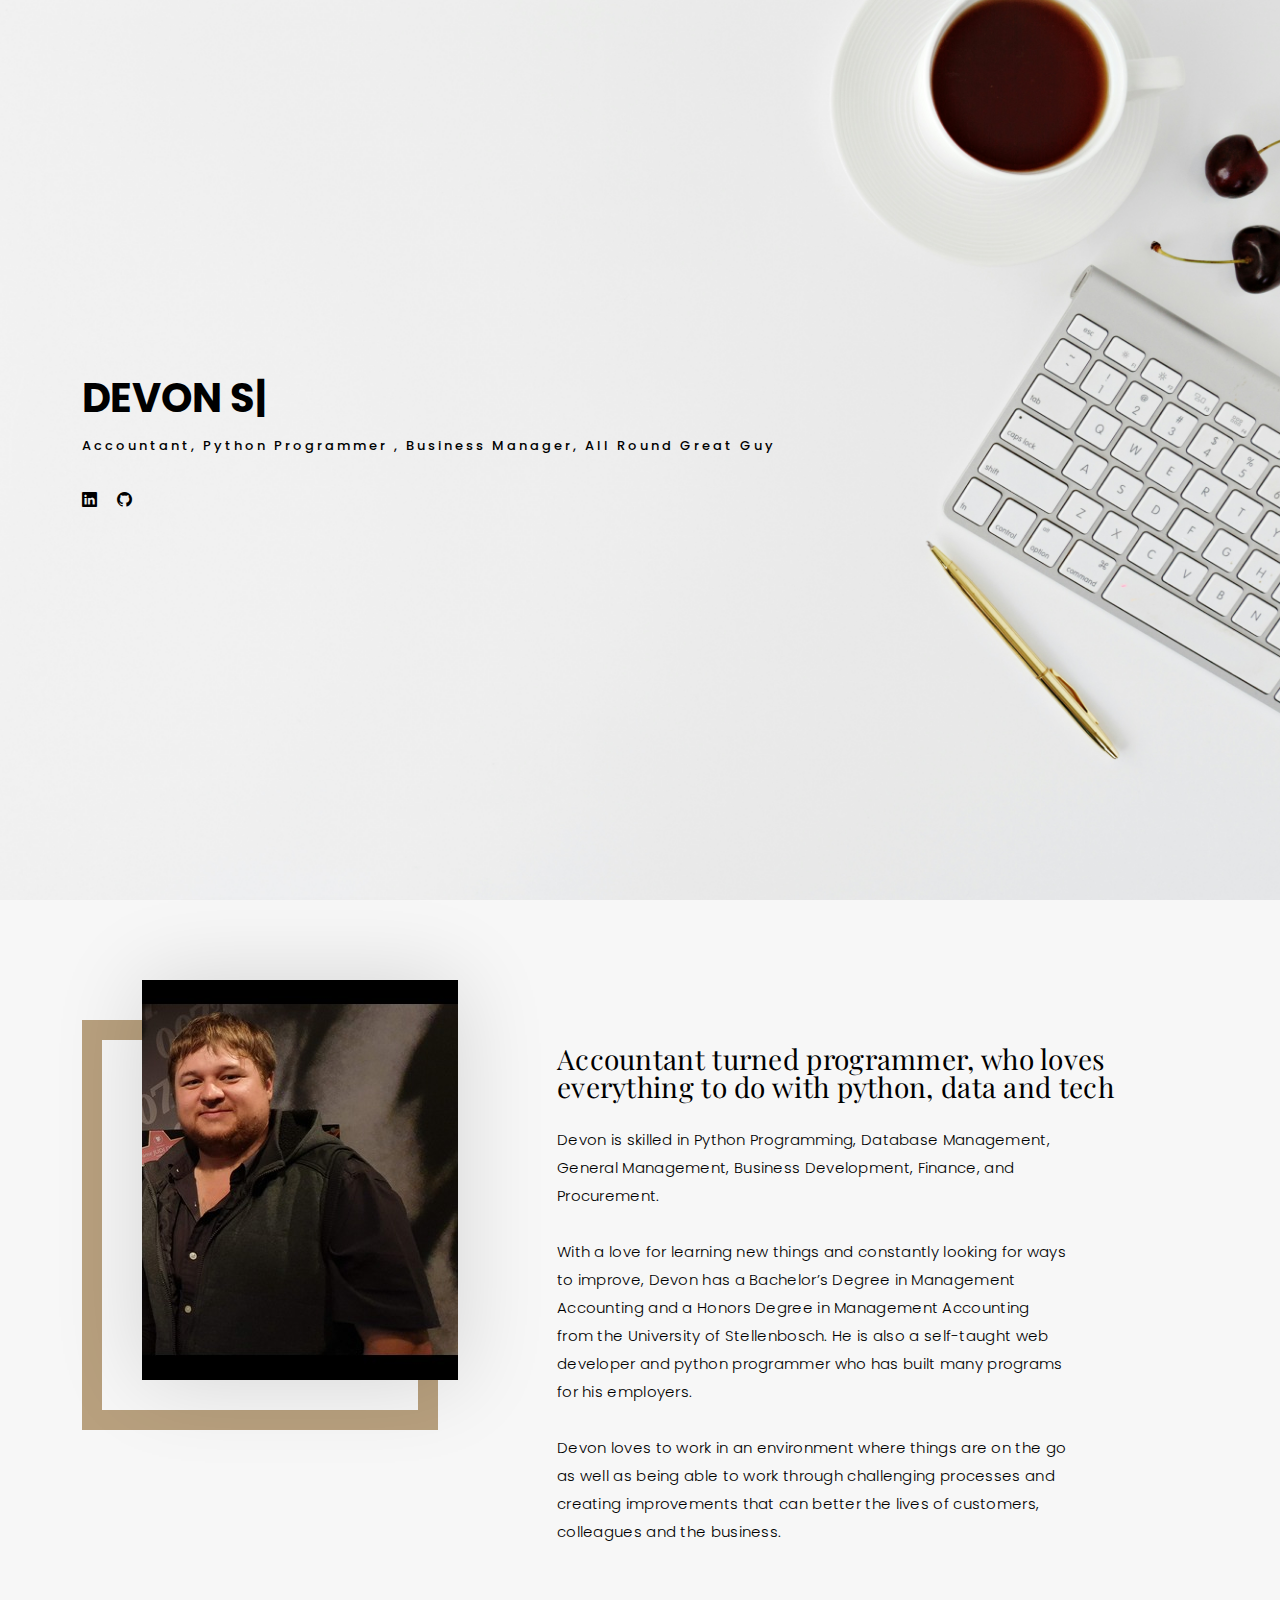
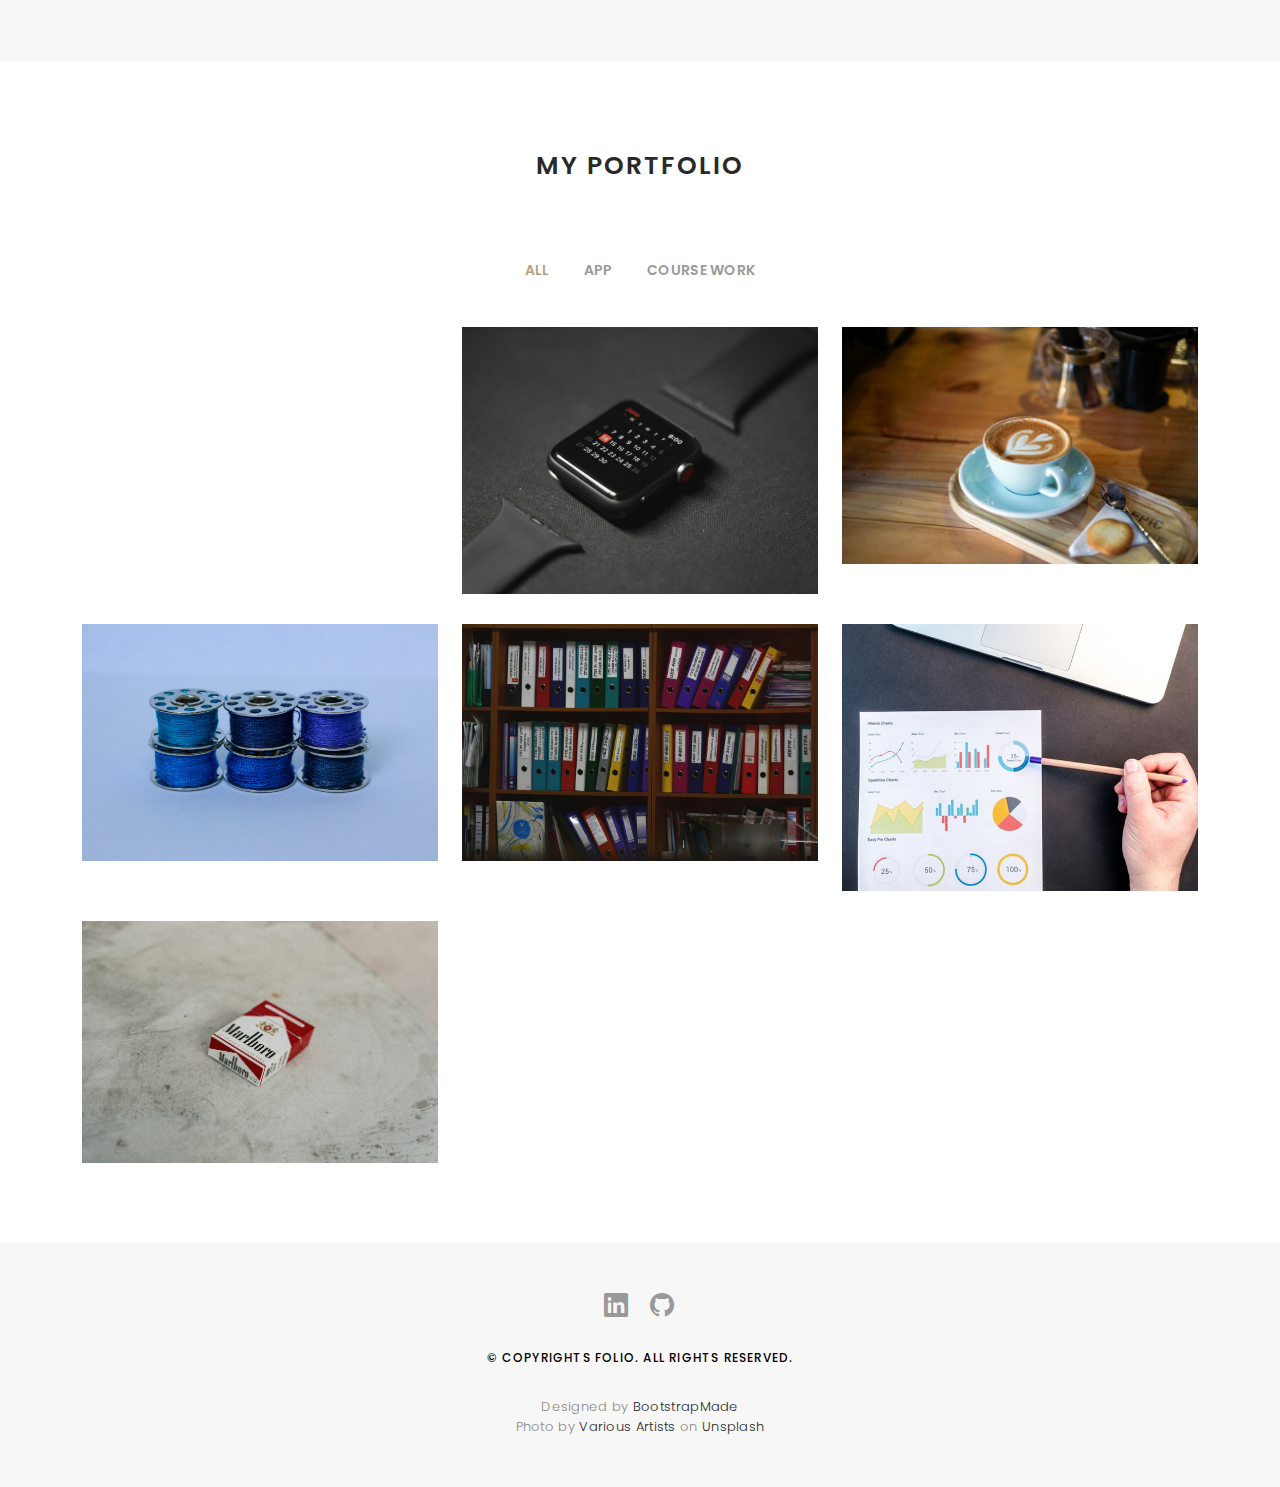
==== index.html @ 07f66114 "Initial commit" ====
<!DOCTYPE html>
<html lang="en">

<head>
  <meta charset="utf-8">
  <meta content="width=device-width, initial-scale=1.0" name="viewport">

  <title>Devon Schuin - Portfolio</title>
  <meta content="" name="description">
  <meta content="" name="keywords">

  <!-- Favicons -->
  <link href="assets/img/favicon.png" rel="icon">
  <link href="assets/img/apple-touch-icon.png" rel="apple-touch-icon">

  <!-- Google Fonts -->
  <link
    href="https://fonts.googleapis.com/css?family=Poppins:300,300i,400,400i,500,500i,600,600i,700,700i|Playfair+Display:400,400i,500,500i,600,600i,700,700i,900,900i"
    rel="stylesheet">

  <!-- Vendor CSS Files -->
  <link href="assets/vendor/bootstrap/css/bootstrap.min.css" rel="stylesheet">
  <link href="assets/vendor/bootstrap-icons/bootstrap-icons.css" rel="stylesheet">
  <link href="assets/vendor/boxicons/css/boxicons.min.css" rel="stylesheet">
  <link href="assets/vendor/glightbox/css/glightbox.min.css" rel="stylesheet">
  <link href="assets/vendor/swiper/swiper-bundle.min.css" rel="stylesheet">

  <!-- Template Main CSS File -->
  <link href="assets/css/style.css" rel="stylesheet">

  <!-- =======================================================
  * Template Name: Folio
  * Updated: Mar 10 2023 with Bootstrap v5.2.3
  * Template URL: https://bootstrapmade.com/folio-bootstrap-portfolio-template/
  * Author: BootstrapMade.com
  * License: https://bootstrapmade.com/license/
  ======================================================== -->
</head>

<body>

  <!-- ======= Header ======= -->
  <header id="header" class="fixed-top ">
    <div class="container d-flex align-items-center justify-content-between">

      <!-- <a href="index.html" class="logo"><img src="assets/img/logo.png" alt="" class="img-fluid"></a> -->
      <!-- Uncomment below if you prefer to use an text logo -->
      <h1 class="logo"><a href="index.html">Devon</a></h1>

      <nav id="navbar" class="navbar">
        <ul>
          <li><a class="nav-link scrollto active" href="#hero">Home</a></li>
          <li><a class="nav-link scrollto" href="#about">About</a></li>
          <li><a class="nav-link  scrollto" href="#portfolio">Portfolio</a></li>
          <!-- <li><a class="nav-link  scrollto" href="#journal">Blog</a></li> -->
          <!-- <li class="dropdown"><a href="#"><span>Drop Down</span> <i class="bi bi-chevron-down"></i></a>
            <ul>
              <li><a href="#">Drop Down 1</a></li>
              <li class="dropdown"><a href="#"><span>Deep Drop Down</span> <i class="bi bi-chevron-right"></i></a>
                <ul>
                  <li><a href="#">Deep Drop Down 1</a></li>
                  <li><a href="#">Deep Drop Down 2</a></li>
                  <li><a href="#">Deep Drop Down 3</a></li>
                  <li><a href="#">Deep Drop Down 4</a></li>
                  <li><a href="#">Deep Drop Down 5</a></li>
                </ul>
              </li>
              <li><a href="#">Drop Down 2</a></li>
              <li><a href="#">Drop Down 3</a></li>
              <li><a href="#">Drop Down 4</a></li>
            </ul>
          </li> -->

          <!-- <li><a class="nav-link scrollto" href="#contact">Contact</a></li> -->
        </ul>
        <i class="bi bi-list mobile-nav-toggle"></i>
      </nav>
      <!-- .navbar -->

    </div>
  </header>
  <!-- End Header -->

  <!-- ======= Hero Section ======= -->
  <div id="hero" class="home">

    <div class="container">
      <div class="hero-content">
        <h1> <span class="typed"
            data-typed-items="Devon Schuin, Accountant, Python Programmer , Business Manager, All Round Great Guy"></span>
        </h1>
        <p>Accountant, Python Programmer , Business Manager, All Round Great Guy</p>

        <ul class="list-unstyled list-social">
          <!-- <li><a href="#"><i class="bi bi-facebook"></i></a></li>
          <li><a href="#"><i class="bi bi-twitter"></i></a></li>
          <li><a href="#"><i class="bi bi-instagram"></i></a></li> -->
          <li><a href="https://www.linkedin.com/in/devonschuin/" target=”_blank”><i class="bi bi-linkedin"></i></a></li>
          <li><a href="https://github.com/Devon-GS" target=”_blank”><i class="bi bi-github"></i></a></li>
        </ul>
      </div>
    </div>
  </div>
  <!-- ======= End Hero ======= -->

  <main id="main">

    <!-- ======= About Section ======= -->
    <div id="about" class="paddsection">
      <div class="container">
        <div class="row justify-content-between">

          <div class="col-lg-4 ">
            <div class="div-img-bg">
              <div class="about-img">
                <img src="assets/img/me.jpg" class="img-responsive" alt="me">
              </div>
            </div>
          </div>

          <div class="col-lg-7">
            <div class="about-descr p2">

              <p class="p-heading">Accountant turned programmer, who loves everything to do with python, data and
                tech
              </p>

              <p class="separator">Devon is skilled in Python Programming, Database Management, General Management,
                Business Development, Finance, and Procurement.
                <br /><br />
                With a love for learning new things and constantly looking for ways to improve, Devon has a Bachelor’s
                Degree in Management Accounting and a Honors Degree in Management Accounting from the University of
                Stellenbosch. He is also a self-taught web developer and
                python programmer who has built many programs for his employers.
                <br /><br />
                Devon loves to work in an environment where things are on the go as well as being able to work through
                challenging processes and creating improvements that can better the lives of customers, colleagues and
                the business.
              </p>

            </div>

          </div>
        </div>
      </div>
    </div>
    <!-- ======= End About Section ======= -->

    <!-- ======= Services Section ======= -->

    <!-- <div id="services">
      <div class="container">

        <div class="services-slider swiper" data-aos="fade-up" data-aos-delay="100">
          <div class="swiper-wrapper">

            <div class="swiper-slide">
              <div class="services-block">
                <i class="bi bi-briefcase"></i>
                <span>UI/UX DESIGN</span>
                <p class="separator">To an English person, it will seem like simplified English,told me what </p>
              </div>
            </div> -->

    <!-- End testimonial item -->

    <!-- <div class="swiper-slide">
              <div class="services-block">
                <i class="bi bi-card-checklist"></i>
                <span>BRAND IDENTITY</span>
                <p class="separator">To an English person, it will seem like simplified English,told me what </p>
              </div>
            </div> -->

    <!-- End testimonial item -->

    <!-- <div class="swiper-slide">
              <div class="services-block">
                <i class="bi bi-bar-chart"></i>
                <span>WEB DESIGN</span>
                <p class="separator">To an English person, it will seem like simplified English,told me what </p>
              </div>
            </div> -->

    <!-- End testimonial item -->

    <!-- <div class="swiper-slide">
              <div class="services-block">
                <i class="bi bi-binoculars"></i>
                <span>MOBILE APPS</span>
                <p class="separator">To an English person, it will seem like simplified English,told me what </p>
              </div>
            </div> -->

    <!-- End testimonial item -->

    <!-- <div class="swiper-slide">
              <div class="services-block">
                <i class="bi bi-brightness-high"></i>
                <span>Analytics</span>
                <p class="separator">To an English person, it will seem like simplified English,told me what </p>
              </div>
            </div> -->

    <!-- End testimonial item -->

    <!-- <div class="swiper-slide">
              <div class="services-block">
                <i class="bi bi-calendar4-week"></i>
                <span>PHOTOGRAPHY</span>
                <p class="separator">To an English person, it will seem like simplified English,told me what </p>
              </div>
            </div> -->

    <!-- End testimonial item -->

    <!-- </div>
          <div class="swiper-pagination"></div>
        </div>

      </div>

    </div> -->

    <!-- ======= End Services Section ======= -->

    <!-- ======= Portfolio Section ======= -->
    <div id="portfolio" class="paddsection">

      <div class="container">
        <div class="section-title text-center">
          <h2>My Portfolio</h2>
        </div>
      </div>

      <div class="container">

        <div class="row">
          <div class="col-lg-12 d-flex justify-content-center">
            <ul id="portfolio-flters">
              <li data-filter="*" class="filter-active">All</li>
              <li data-filter=".filter-app">App</li>
              <li data-filter=".filter-card">Course Work</li>
              <!-- <li data-filter=".filter-web">Web</li> -->
            </ul>
          </div>
        </div>

        <div class="row portfolio-container">

          <div class="col-lg-4 col-md-6 portfolio-item filter-app">
            <img src="assets/img/portfolio/Wage-Calculation-Program.jpg" class="img-fluid" alt="">
            <div class="portfolio-info">
              <h4>Wage Calculation Program</h4>
              <a href="https://github.com/Devon-GS/Wage-Calculation-Program" target=”_blank”><p>More Details</p></a>
            </div>
          </div>

          <div class="col-lg-4 col-md-6 portfolio-item filter-app">
            <img src="assets/img/portfolio/Roster-Time-Reader.jpg" class="img-fluid" alt="">
            <div class="portfolio-info">
              <h4>Roster Time Reader</h4>
              <a href="https://github.com/Devon-GS/Roster-Time-Reader" target=”_blank”><p>More Details</p></a>
            </div>
          </div>

          <div class="col-lg-4 col-md-6 portfolio-item filter-app">
            <img src="assets/img/portfolio/Coffee-Counter.jpg" class="img-fluid" alt="">
            <div class="portfolio-info">
              <h4>Coffee Counter</h4>
              <a href="https://github.com/Devon-GS/Coffee-Counter" target=”_blank”><p>More Details</p></a>
            </div>
          </div>

          <div class="col-lg-4 col-md-6 portfolio-item filter-app">
            <img src="assets/img/portfolio/Raw-Materials-Counter.jpg" class="img-fluid" alt="">
            <div class="portfolio-info">
              <h4>Raw Materials Counter</h4>
              <a href="https://github.com/Devon-GS/Raw-Materials-Counter" target=”_blank”><p>More Details</p></a>
            </div>
          </div>

          <div class="col-lg-4 col-md-6 portfolio-item filter-app">
            <img src="assets/img/portfolio/PDF-Unlocker-and-Renamer.jpg" class="img-fluid" alt="">
            <div class="portfolio-info">
              <h4>PDF Unlocker and Renamer</h4>
              <a href="https://github.com/Devon-GS/PDF-Unlocker-and-Renamer" target=”_blank”><p>More Details</p></a>
            </div>
          </div>

          <div class="col-lg-4 col-md-6 portfolio-item filter-app">
            <img src="assets/img/portfolio/Multiple-Department-Stocktake-Program-Tkinter.jpg" class="img-fluid" alt="">
            <div class="portfolio-info">
              <h4>Multiple Department Stocktake Program Tkinter</h4>
              <a href="https://github.com/Devon-GS/Multiple-Department-Stocktake-Program-Tkinter" target=”_blank”><p>More Details</p></a>
            </div>
          </div>

          <div class="col-lg-4 col-md-6 portfolio-item filter-app">
            <img src="assets/img/portfolio/Cigarette-Stocktake-Program-Django.jpg" class="img-fluid" alt="">
            <div class="portfolio-info">
              <h4>Cigarette Stocktake Program Django</h4>
              <a href="https://github.com/Devon-GS/Cigarette-Stocktake-Program-Django" target=”_blank”><p>More Details</p></a>
            </div>
          </div>





          <!-- <div class="col-lg-4 col-md-6 portfolio-item filter-web">
            <img src="assets/img/portfolio/portfolio-2.jpg" class="img-fluid" alt="">
            <div class="portfolio-info">
              <h4>Web 3</h4>
              <p>Web</p>
              <a href="assets/img/portfolio/portfolio-2.jpg" data-gallery="portfolioGallery"
                class="portfolio-lightbox preview-link" title="Web 3"><i class="bx bx-plus"></i></a>
              <a href="portfolio-details.html" class="details-link" title="More Details"><i class="bx bx-link"></i></a>
            </div>
          </div> -->

        </div>

      </div>

    </div>

    <!-- ======= End Portfolio Section ======= -->

    <!-- ======= Journal Section ======= -->

    <!-- <div id="journal" class="text-left paddsection">

      <div class="container">
        <div class="section-title text-center">
          <h2>journal</h2>
        </div>
      </div>

      <div class="container">
        <div class="journal-block">
          <div class="row">

            <div class="col-lg-4 col-md-6">
              <div class="journal-info">

                <a href="blog-single.html"><img src="assets/img/blog-post-1.jpg" class="img-responsive" alt="img"></a>

                <div class="journal-txt">

                  <h4><a href="blog-single.html">SO LETS MAKE THE MOST IS BEAUTIFUL</a></h4>
                  <p class="separator">To an English person, it will seem like simplified English
                  </p>

                </div>

              </div>
            </div>

            <div class="col-lg-4 col-md-6">
              <div class="journal-info">

                <a href="blog-single.html"><img src="assets/img/blog-post-2.jpg" class="img-responsive" alt="img"></a>

                <div class="journal-txt">

                  <h4><a href="blog-single.html">WE'RE GONA MAKE DREAMS COMES</a></h4>
                  <p class="separator">To an English person, it will seem like simplified English
                  </p>

                </div>

              </div>
            </div>

            <div class="col-lg-4 col-md-6">
              <div class="journal-info">

                <a href="blog-single.html"><img src="assets/img/blog-post-3.jpg" class="img-responsive" alt="img"></a>

                <div class="journal-txt">

                  <h4><a href="blog-single.html">NEW LIFE CIVILIZATIONS TO BOLDLY</a></h4>
                  <p class="separator">To an English person, it will seem like simplified English
                  </p>

                </div>

              </div>
            </div>

          </div>
        </div>
      </div>

    </div> -->

    <!-- ======= End Journal Section ======= -->

    <!-- ======= Contact Section ======= -->

    <!-- <div id="contact" class="paddsection">
      <div class="container">
        <div class="contact-block1">
          <div class="row">

            <div class="col-lg-6">
              <div class="contact-contact">

                <h2 class="mb-30">GET IN TOUCH</h2>

                <ul class="contact-details">
                  <li><span>23 Main, Street</span></li>
                  <li><span>New York, United States</span></li>
                  <li><span>+88 01912704287</span></li>
                  <li><span>example@example.com</span></li>
                </ul>

              </div>
            </div>

            <div class="col-lg-6">
              <form action="forms/contact.php" method="post" role="form" class="php-email-form">
                <div class="row gy-3">

                  <div class="col-lg-6">
                    <div class="form-group contact-block1">
                      <input type="text" name="name" class="form-control" id="name" placeholder="Your Name" required>
                    </div>
                  </div>

                  <div class="col-lg-6">
                    <div class="form-group">
                      <input type="email" class="form-control" name="email" id="email" placeholder="Your Email"
                        required>
                    </div>
                  </div>

                  <div class="col-lg-12">
                    <div class="form-group">
                      <input type="text" class="form-control" name="subject" id="subject" placeholder="Subject"
                        required>
                    </div>
                  </div>

                  <div class="col-lg-12">
                    <div class="form-group">
                      <textarea class="form-control" name="message" placeholder="Message" required></textarea>
                    </div>
                  </div>

                  <div class="col-lg-12">
                    <div class="loading">Loading</div>
                    <div class="error-message"></div>
                    <div class="sent-message">Your message has been sent. Thank you!</div>
                  </div>

                  <div class="mt-0">
                    <input type="submit" class="btn btn-defeault btn-send" value="Send message">
                  </div>

                </div>
              </form>
            </div>
          </div>
        </div>
      </div>
    </div> -->

    <!-- ======= End Contact Section ======= -->

  </main>
  <!-- End #main -->

  <!-- ======= Footer ======= -->

  <div id="footer" class="text-center">
    <div class="container">
      <div class="socials-media text-center">

        <ul class="list-unstyled">
          <!-- <li><a href="#"><i class="bi bi-facebook"></i></a></li>
          <li><a href="#"><i class="bi bi-twitter"></i></a></li>
          <li><a href="#"><i class="bi bi-instagram"></i></a></li> -->
          <li><a href="https://www.linkedin.com/in/devonschuin/" target=”_blank”><i class="bi bi-linkedin"></i></a></li>
          <li><a href="https://github.com/Devon-GS" target=”_blank”><i class="bi bi-github"></i></a></li>
        </ul>

      </div>

      <p>&copy; Copyrights Folio. All rights reserved.</p>

      <div class="credits">
        <!--
        All the links in the footer should remain intact.
        You can delete the links only if you purchased the pro version.
        Licensing information: https://bootstrapmade.com/license/
        Purchase the pro version with working PHP/AJAX contact form: https://bootstrapmade.com/buy/?theme=Folio
      -->
        Designed by <a href="https://bootstrapmade.com/">BootstrapMade</a>
        <br/>
        Photo by <a href="links.html">Various Artists</a> on <a href="https://unsplash.com/photos/magic-keyboard-beside-mug-and-click-pen-VieM9BdZKFo?utm_content=creditCopyText&utm_medium=referral&utm_source=unsplash">Unsplash</a>
      </div>

    </div>
  </div>
  <!-- ======= End Footer ======= -->

  <a href="#" class="back-to-top d-flex align-items-center justify-content-center"><i
      class="bi bi-arrow-up-short"></i></a>

  <!-- Vendor JS Files -->
  <script src="assets/vendor/bootstrap/js/bootstrap.bundle.min.js"></script>
  <script src="assets/vendor/glightbox/js/glightbox.min.js"></script>
  <script src="assets/vendor/isotope-layout/isotope.pkgd.min.js"></script>
  <script src="assets/vendor/swiper/swiper-bundle.min.js"></script>
  <script src="assets/vendor/typed.js/typed.min.js"></script>
  <script src="assets/vendor/php-email-form/validate.js"></script>

  <!-- Template Main JS File -->
  <script src="assets/js/main.js"></script>

</body>

</html>
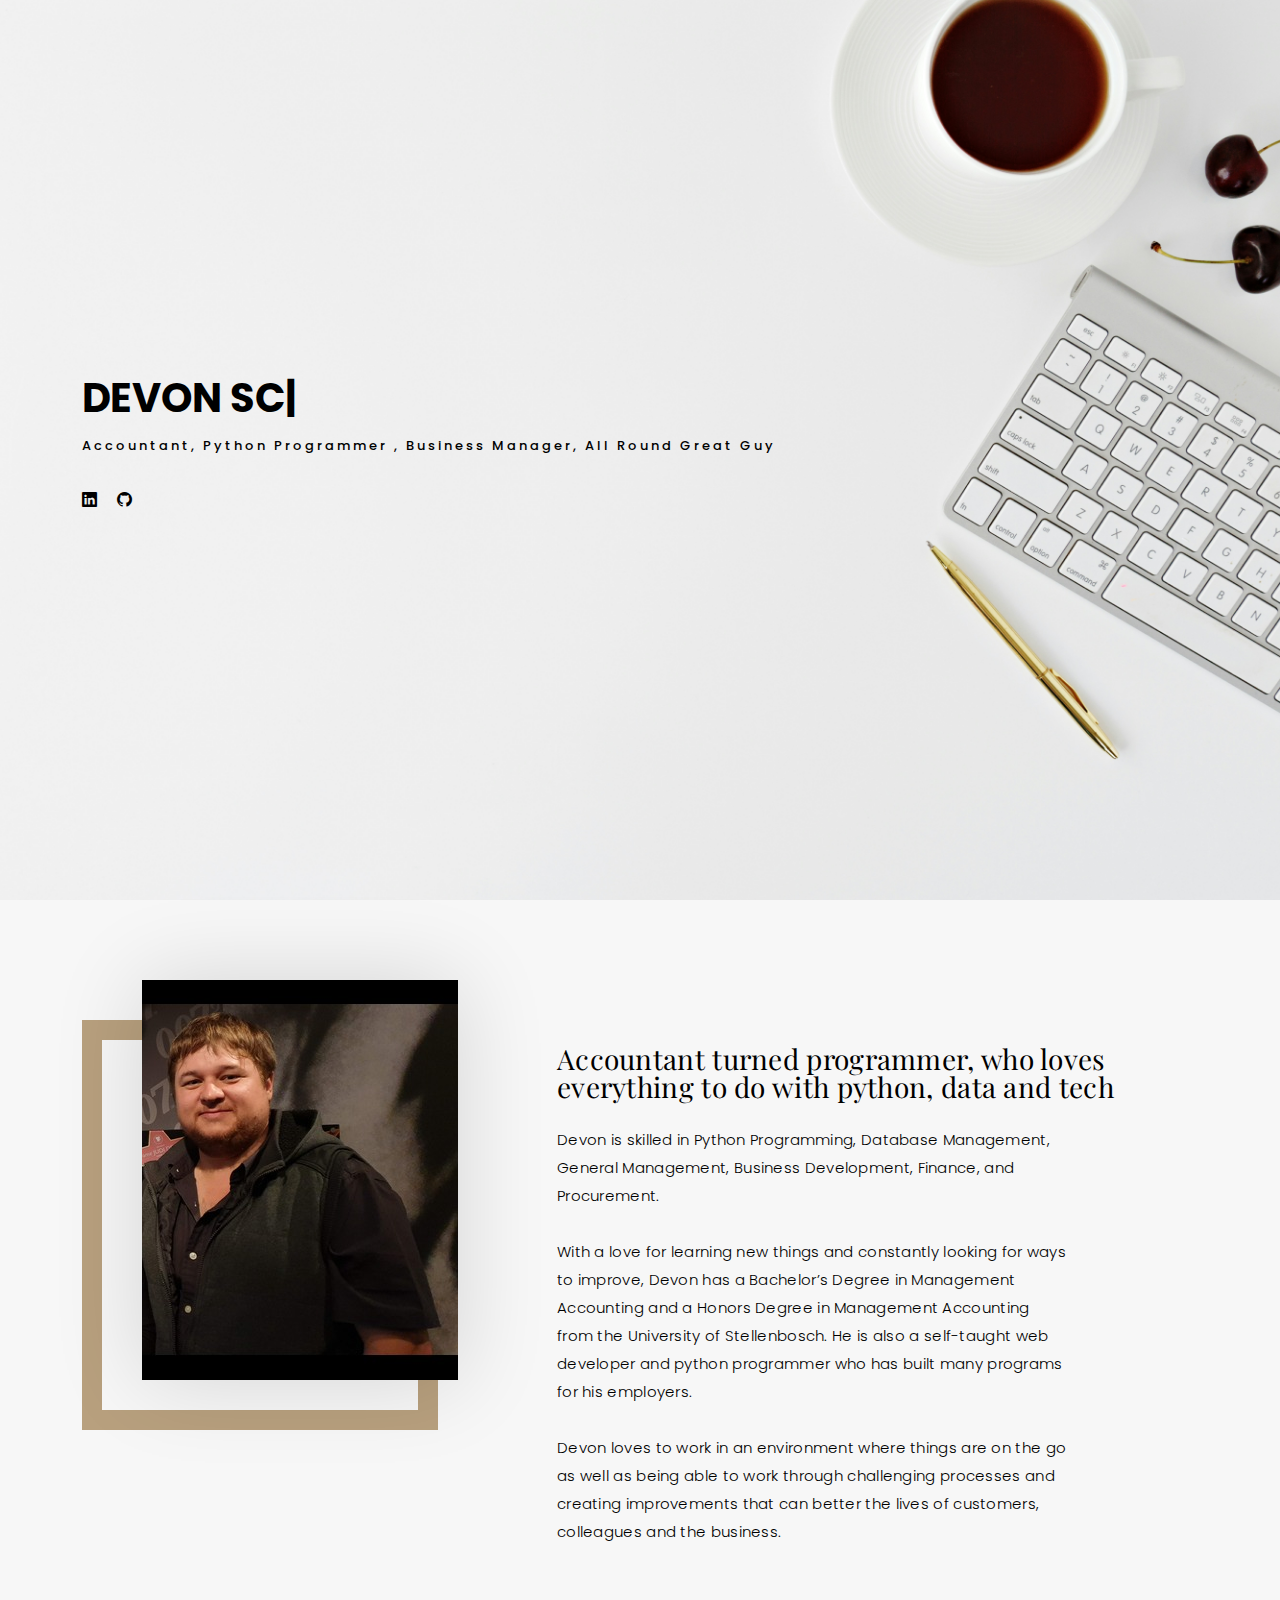
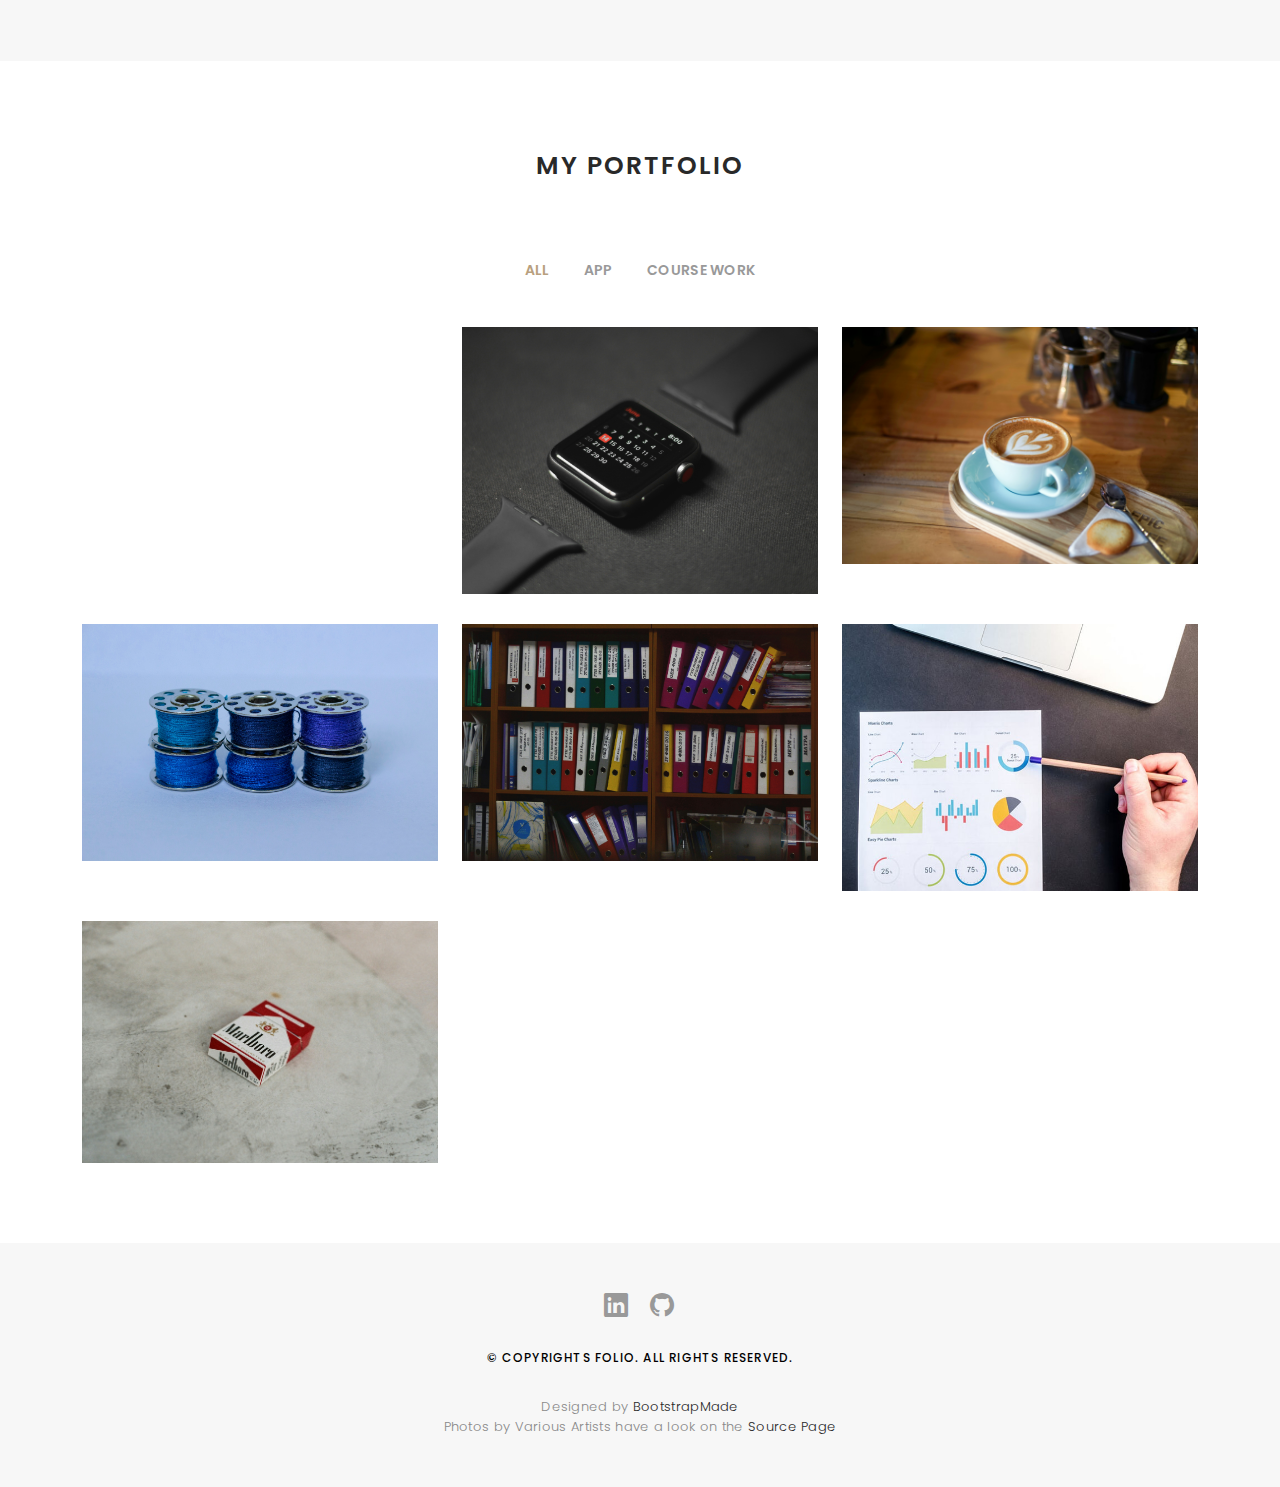
==== commit 570f99ad: "Changed source page" ====
--- a/index.html
+++ b/index.html
@@ -499,7 +499,7 @@
       -->
         Designed by <a href="https://bootstrapmade.com/">BootstrapMade</a>
         <br/>
-        Photo by <a href="links.html">Various Artists</a> on <a href="https://unsplash.com/photos/magic-keyboard-beside-mug-and-click-pen-VieM9BdZKFo?utm_content=creditCopyText&utm_medium=referral&utm_source=unsplash">Unsplash</a>
+        Photos by Various Artists have a look on the <a href="links.html" target=”_blank”>Source Page</a>
       </div>
 
     </div>
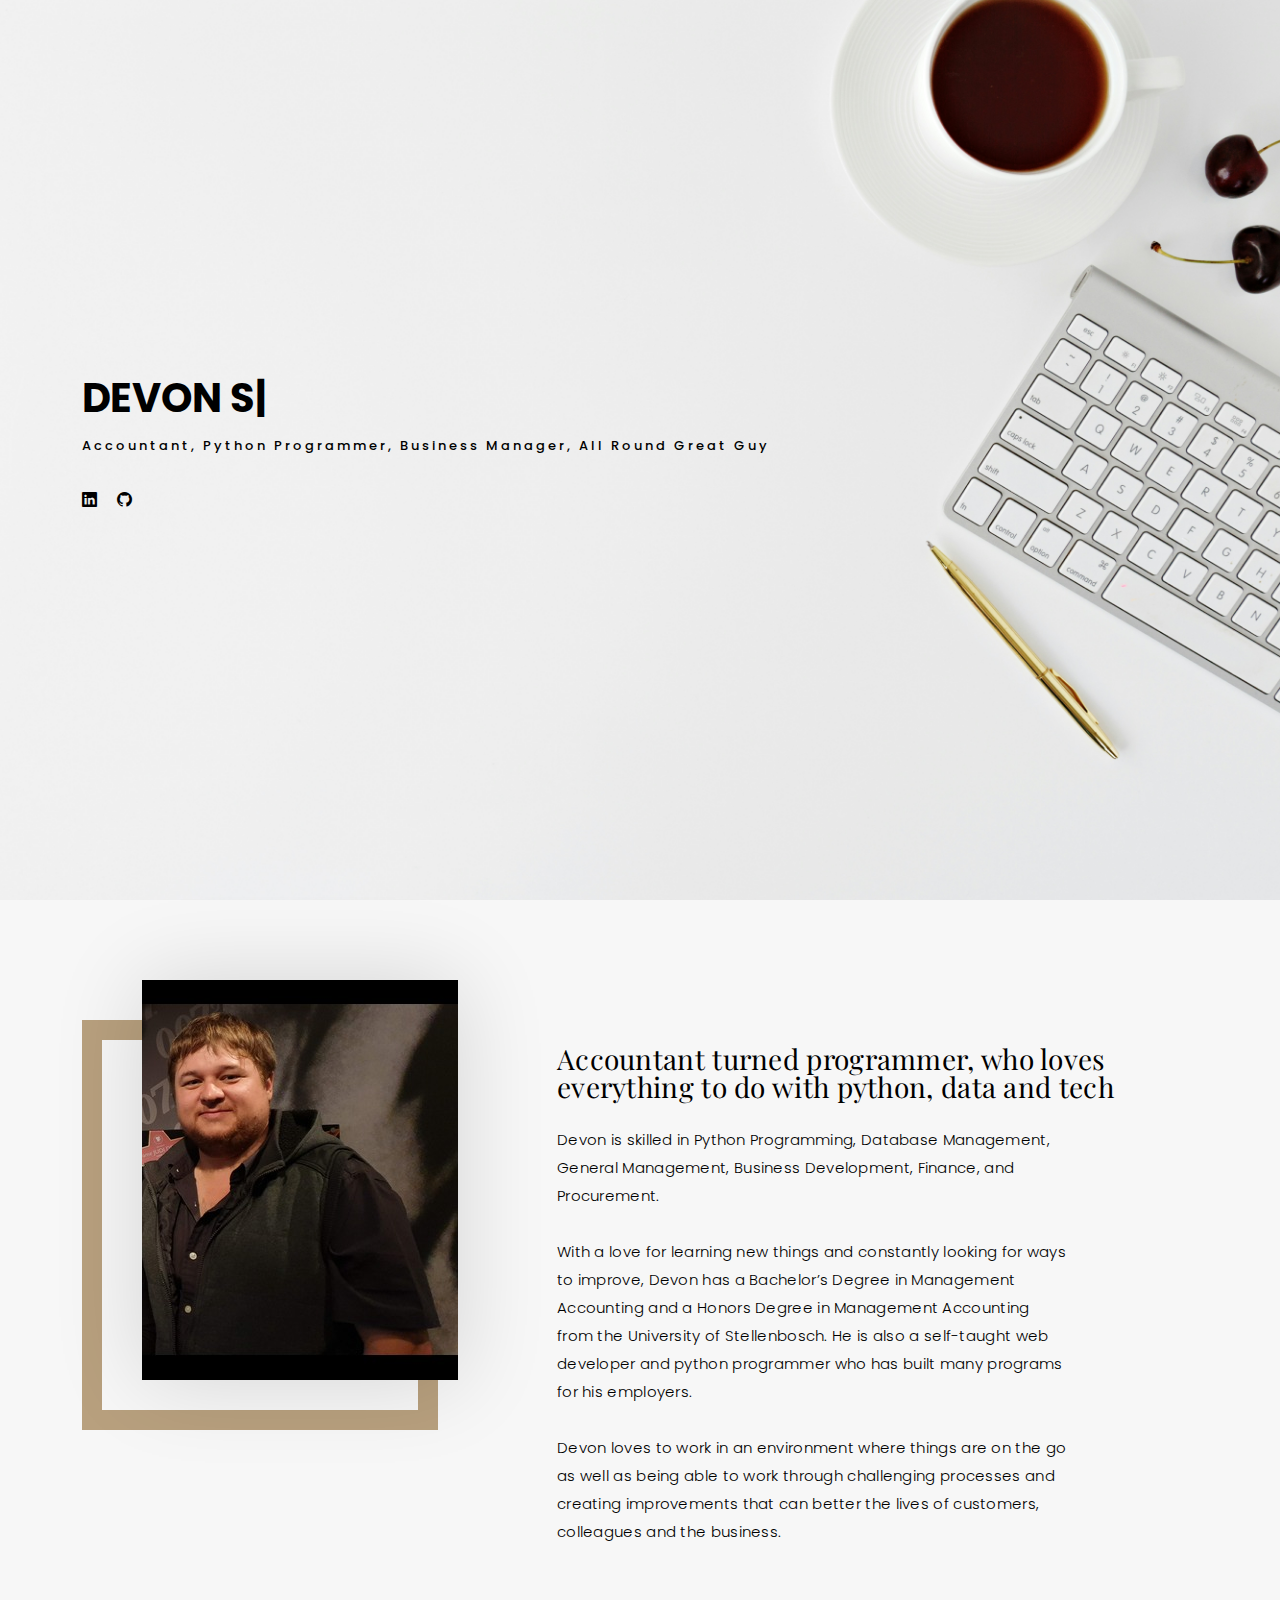
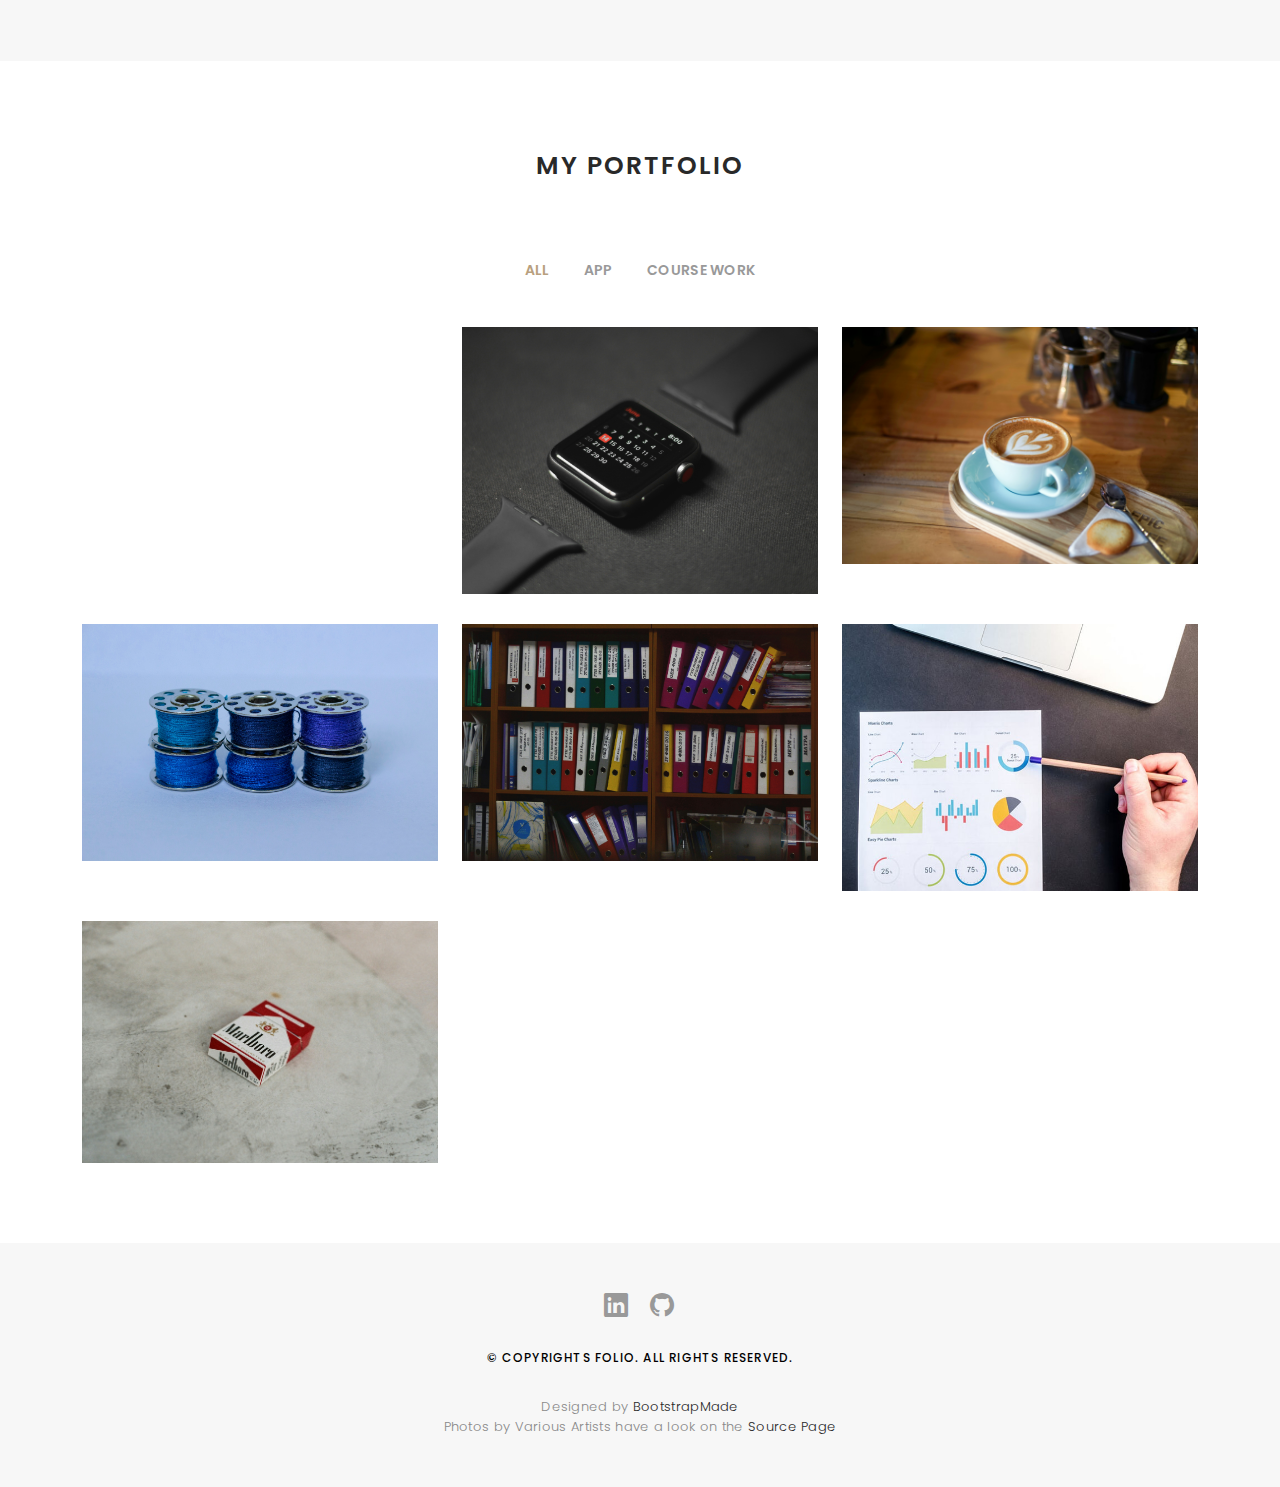
==== commit 17157d05: "Fixes and change icon" ====
--- a/index.html
+++ b/index.html
@@ -10,8 +10,8 @@
   <meta content="" name="keywords">
 
   <!-- Favicons -->
-  <link href="assets/img/favicon.png" rel="icon">
-  <link href="assets/img/apple-touch-icon.png" rel="apple-touch-icon">
+  <link href="assets/img/icon.png" rel="icon">
+  <!-- <link href="assets/img/apple-touch-icon.png" rel="apple-touch-icon"> -->
 
   <!-- Google Fonts -->
   <link
@@ -89,7 +89,7 @@
         <h1> <span class="typed"
             data-typed-items="Devon Schuin, Accountant, Python Programmer , Business Manager, All Round Great Guy"></span>
         </h1>
-        <p>Accountant, Python Programmer , Business Manager, All Round Great Guy</p>
+        <p>Accountant, Python Programmer, Business Manager, All Round Great Guy</p>
 
         <ul class="list-unstyled list-social">
           <!-- <li><a href="#"><i class="bi bi-facebook"></i></a></li>
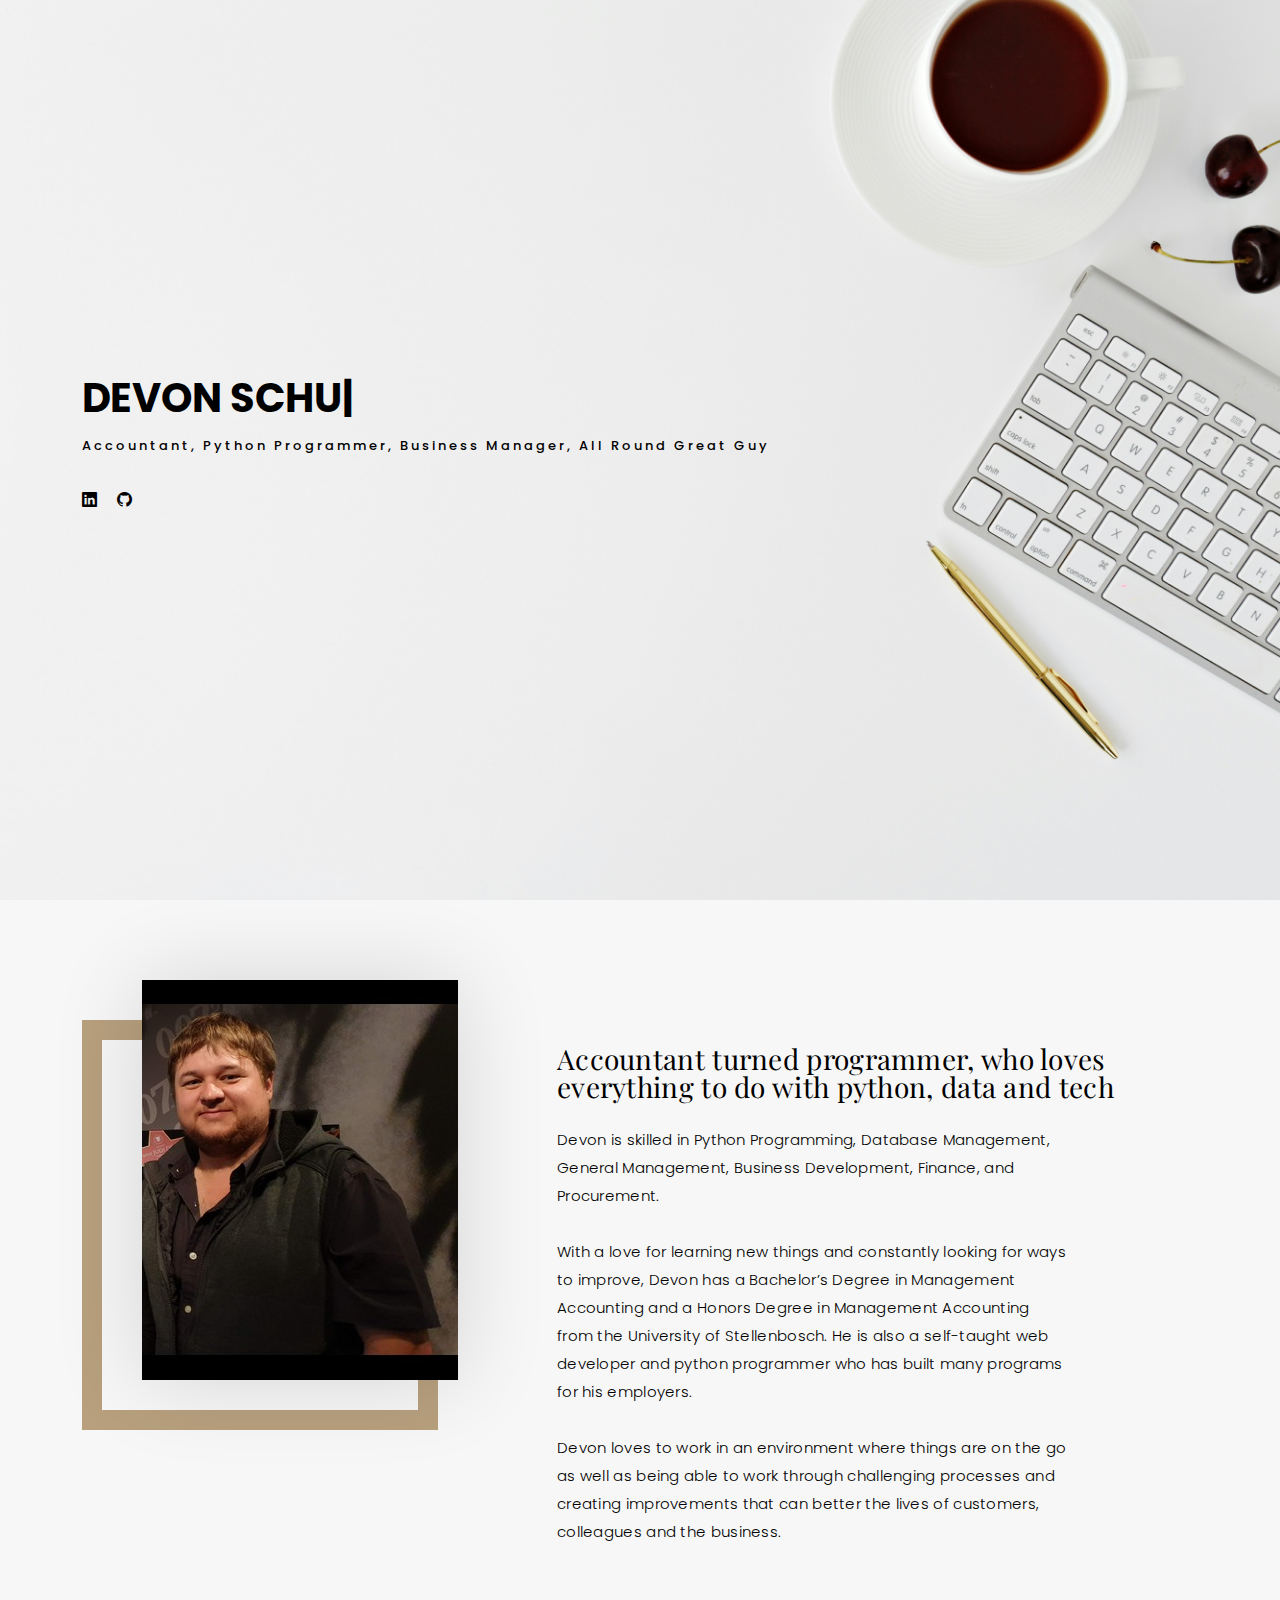
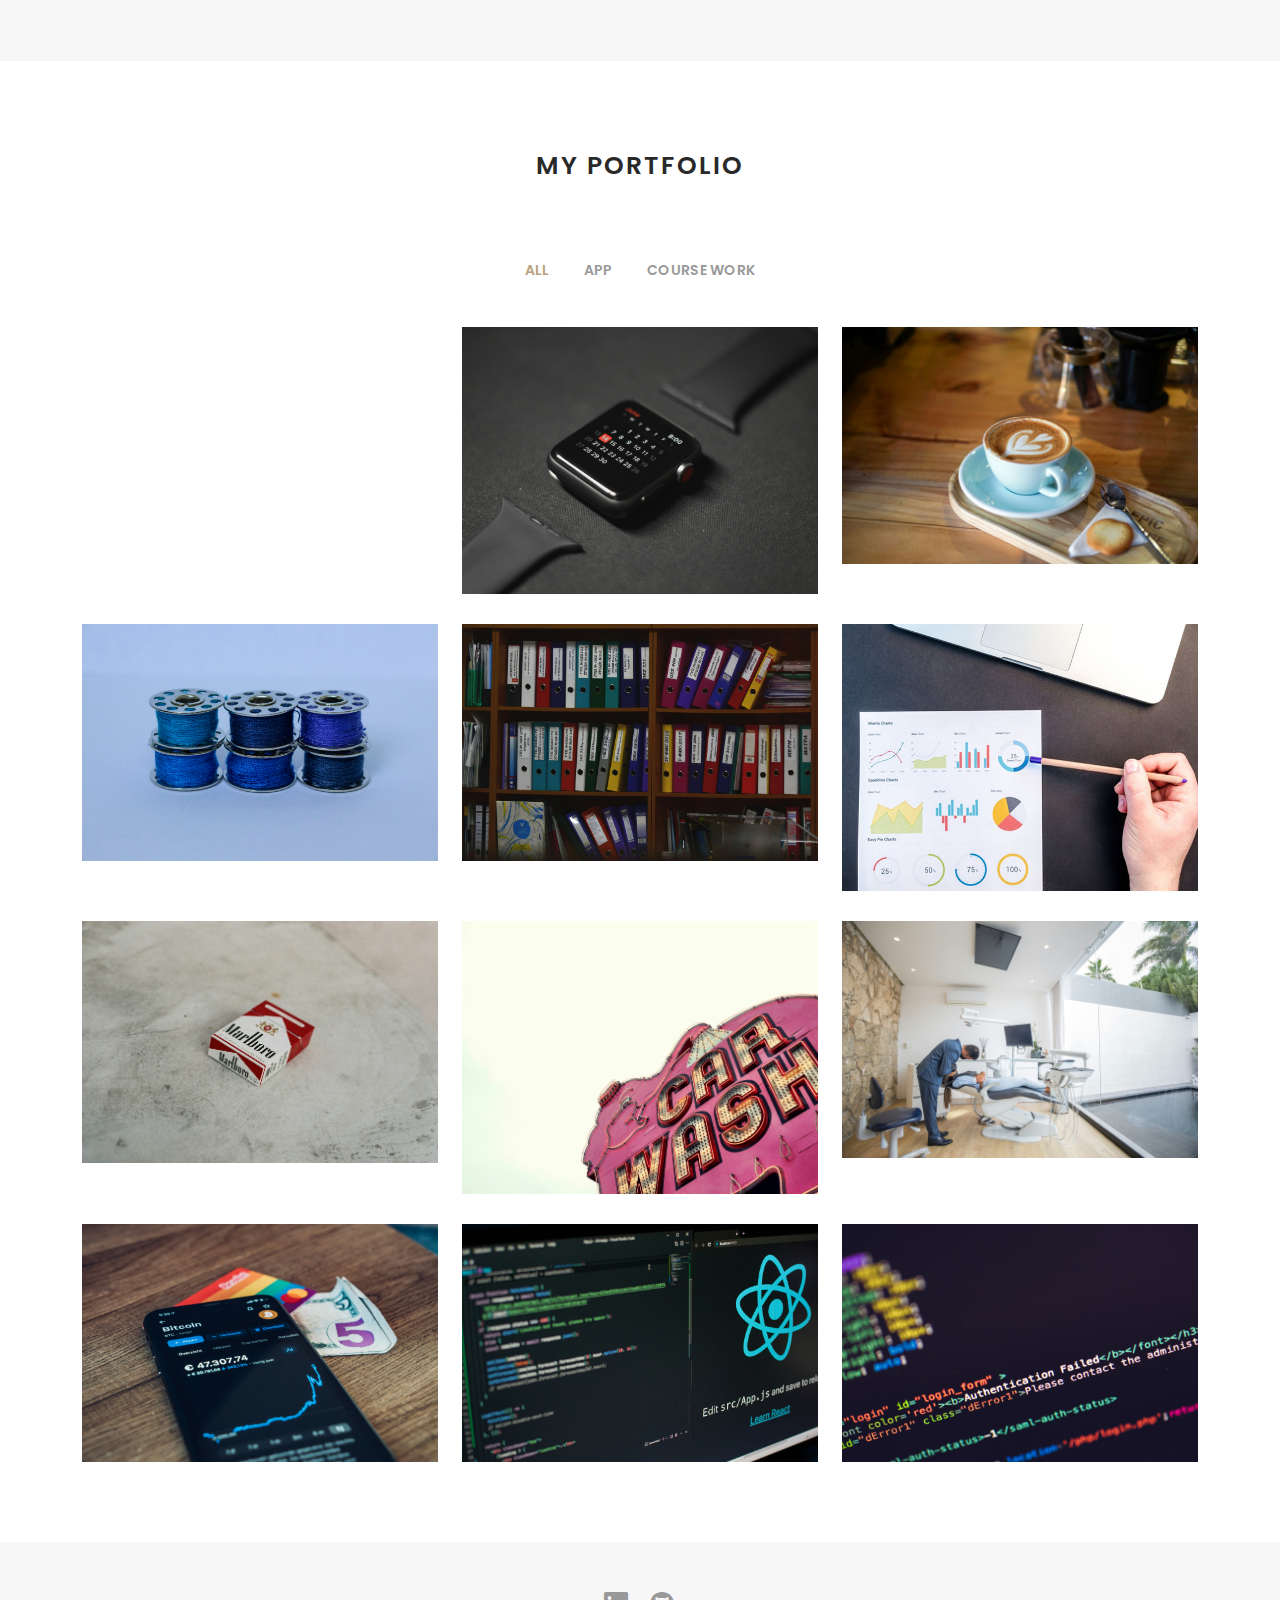
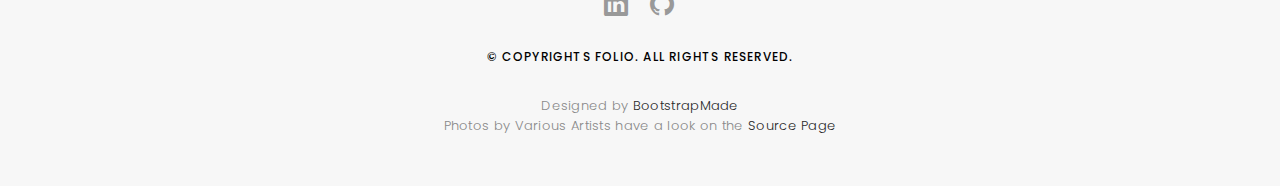
==== commit bd10d022: "Add items to portfolio section" ====
--- a/index.html
+++ b/index.html
@@ -304,9 +304,45 @@
             </div>
           </div>
 
-
-
-
+          <div class="col-lg-4 col-md-6 portfolio-item filter-app">
+            <img src="assets/img/portfolio/Carwash-Loyalty-App-Django.jpg" class="img-fluid" alt="">
+            <div class="portfolio-info">
+              <h4>Carwash Loyalty App Django</h4>
+              <a href="https://github.com/Devon-GS/Carwash-Loyalty-App-Django" target=”_blank”><p>More Details</p></a>
+            </div>
+          </div>
+
+          <div class="col-lg-4 col-md-6 portfolio-item filter-card">
+            <img src="assets/img/portfolio/Codemy-Django-Dental-Website.jpg" class="img-fluid" alt="">
+            <div class="portfolio-info">
+              <h4>Codemy - Django Dental Website</h4>
+              <a href="https://github.com/Devon-GS/Codemy-Django-Dental-Website" target=”_blank”><p>More Details</p></a>
+            </div>
+          </div>
+
+          <div class="col-lg-4 col-md-6 portfolio-item filter-card">
+            <img src="assets/img/portfolio/Codemy-Django-Stock-Portfolio.jpg" class="img-fluid" alt="">
+            <div class="portfolio-info">
+              <h4>Codemy - Django Stock Portfolio</h4>
+              <a href="https://github.com/Devon-GS/Codemy-Django-Stock-Portfolio" target=”_blank”><p>More Details</p></a>
+            </div>
+          </div>
+
+          <div class="col-lg-4 col-md-6 portfolio-item filter-card">
+            <img src="assets/img/portfolio/Udemy-React-Bootcamp.jpg" class="img-fluid" alt="">
+            <div class="portfolio-info">
+              <h4>Udemy - React Bootcamp</h4>
+              <a href="https://github.com/Devon-GS/Udemy-React-Bootcamp" target=”_blank”><p>More Details</p></a>
+            </div>
+          </div>
+
+          <div class="col-lg-4 col-md-6 portfolio-item filter-card">
+            <img src="assets/img/portfolio/Codemy-User-Authentication.jpg" class="img-fluid" alt="">
+            <div class="portfolio-info">
+              <h4>Codemy - User Authentication Django</h4>
+              <a href="https://github.com/Devon-GS/Codemy-User-Authentication" target=”_blank”><p>More Details</p></a>
+            </div>
+          </div>
 
           <!-- <div class="col-lg-4 col-md-6 portfolio-item filter-web">
             <img src="assets/img/portfolio/portfolio-2.jpg" class="img-fluid" alt="">
